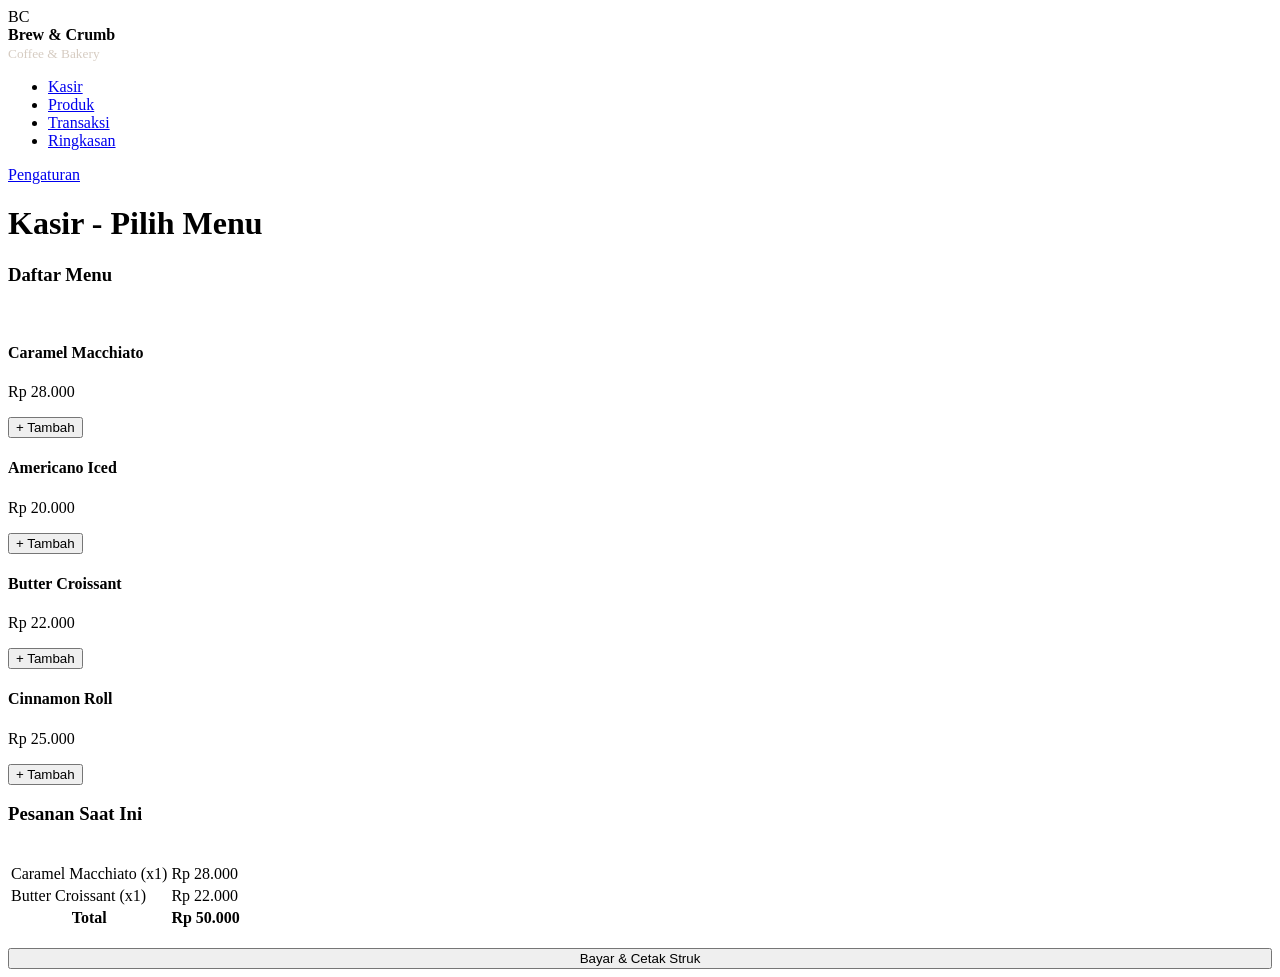
==== index.html @ 1f4d91db "feat: tambah layout css, js, halaman kasir, dan pengaturan" ====
<!DOCTYPE html>
<html lang="id">
<head>
  <meta charset="UTF-8">
  <title>Kasir - Brew & Crumb</title>
  <link rel="stylesheet" href="css/style.css">
</head>
<body>
  <aside class="sidebar">
    <div>
      <div class="brand">
        <div class="logo-box">BC</div>
        <div><strong>Brew & Crumb</strong><br><small style="color:#d6ccc2;">Coffee & Bakery</small></div>
      </div>
      <ul class="nav-links">
        <li><a href="index.html" class="active">Kasir</a></li>
        <li><a href="produk.html">Produk</a></li>
        <li><a href="transaksi.html">Transaksi</a></li>
        <li><a href="ringkasan.html">Ringkasan</a></li>
      </ul>
    </div>
    <div class="sidebar-bottom"><a href="pengaturan.html">Pengaturan</a></div>
  </aside>

  <main class="main-content">
    <h1>Kasir - Pilih Menu</h1>
    <div class="grid-2">
      <div class="card">
        <h3>Daftar Menu</h3><br>
        <div class="menu-grid">
          <div class="menu-item"><h4>Caramel Macchiato</h4><p class="price">Rp 28.000</p><button class="btn" onclick="tambahMenu('Caramel Macchiato')">+ Tambah</button></div>
          <div class="menu-item"><h4>Americano Iced</h4><p class="price">Rp 20.000</p><button class="btn" onclick="tambahMenu('Americano Iced')">+ Tambah</button></div>
          <div class="menu-item"><h4>Butter Croissant</h4><p class="price">Rp 22.000</p><button class="btn" onclick="tambahMenu('Butter Croissant')">+ Tambah</button></div>
          <div class="menu-item"><h4>Cinnamon Roll</h4><p class="price">Rp 25.000</p><button class="btn" onclick="tambahMenu('Cinnamon Roll')">+ Tambah</button></div>
        </div>
      </div>

      <div class="card">
        <h3>Pesanan Saat Ini</h3><br>
        <table>
          <tr><td>Caramel Macchiato (x1)</td><td>Rp 28.000</td></tr>
          <tr><td>Butter Croissant (x1)</td><td>Rp 22.000</td></tr>
          <tr><th>Total</th><th>Rp 50.000</th></tr>
        </table><br>
        <button class="btn" style="width:100%" onclick="cetakStruk()">Bayar & Cetak Struk</button>
      </div>
    </div>
  </main>
  <script src="js/app.js"></script>
</body>
</html>
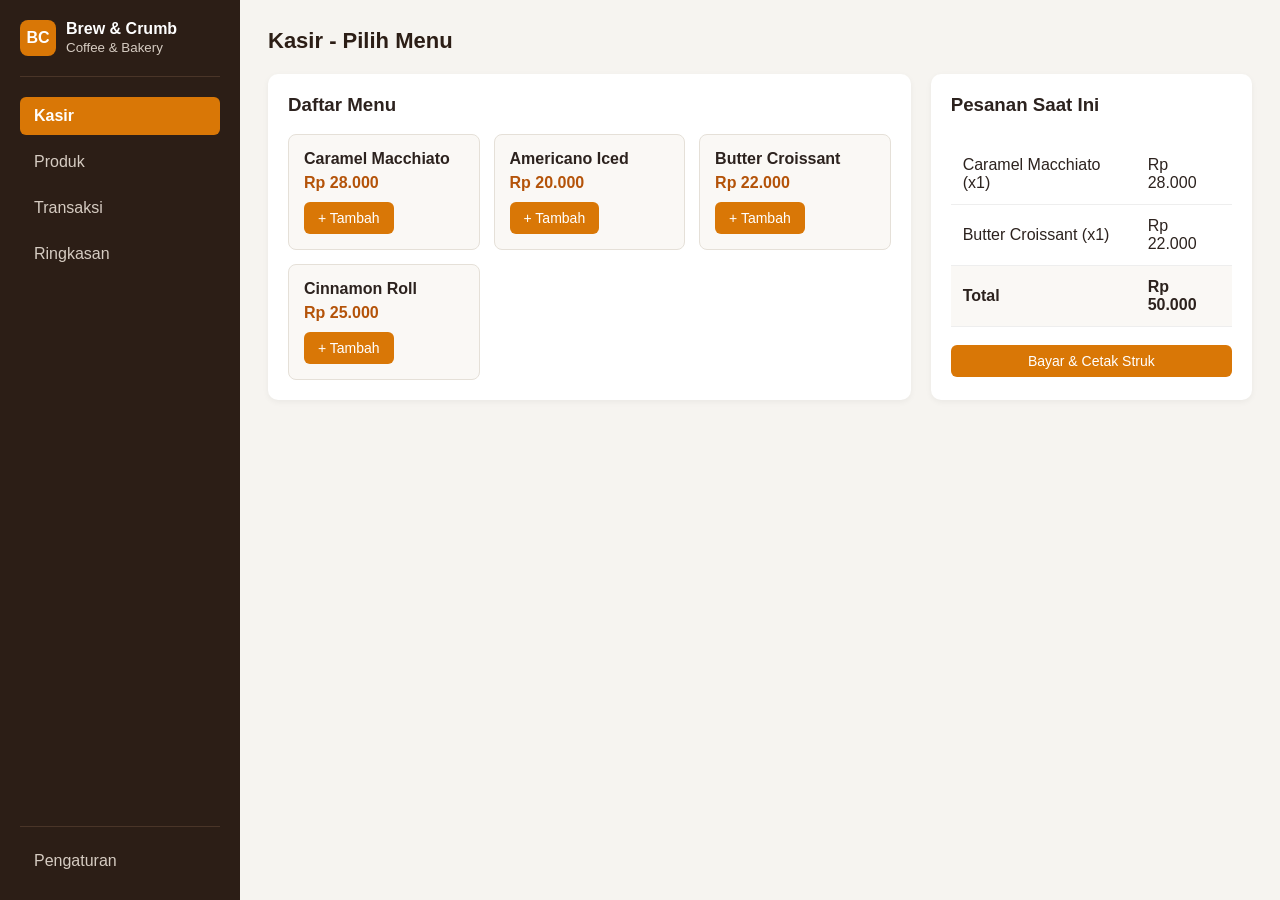
==== commit 950f112c: "update" ====
--- a/index.html
+++ b/index.html
@@ -3,7 +3,7 @@
 <head>
   <meta charset="UTF-8">
   <title>Kasir - Brew & Crumb</title>
-  <link rel="stylesheet" href="css/style.css">
+  <link rel="stylesheet" href="style.css">
 </head>
 <body>
   <aside class="sidebar">
@@ -46,6 +46,6 @@
       </div>
     </div>
   </main>
-  <script src="js/app.js"></script>
+  <script src="app.js"></script>
 </body>
 </html>
--- a/style.css
+++ b/style.css
@@ -0,0 +1,44 @@
+* { box-sizing: border-box; margin: 0; padding: 0; font-family: 'Segoe UI', sans-serif; }
+body { display: flex; min-height: 100vh; background-color: #f6f4f0; color: #2c221e; }
+
+.sidebar {
+  width: 240px; background-color: #2c1e16; color: #fff;
+  display: flex; flex-direction: column; justify-content: space-between; padding: 20px;
+}
+.brand { display: flex; align-items: center; gap: 10px; padding-bottom: 20px; border-bottom: 1px solid #4a3528; }
+.logo-box {
+  width: 36px; height: 36px; background: #d97706; border-radius: 8px;
+  display: flex; align-items: center; justify-content: center; font-weight: bold;
+}
+.nav-links { list-style: none; margin-top: 20px; display: flex; flex-direction: column; gap: 8px; }
+.nav-links a { display: block; padding: 10px 14px; color: #d6ccc2; text-decoration: none; border-radius: 6px; }
+.nav-links a:hover, .nav-links a.active { background-color: #d97706; color: #fff; font-weight: 600; }
+.sidebar-bottom { border-top: 1px solid #4a3528; padding-top: 15px; }
+.sidebar-bottom a { display: block; padding: 10px 14px; color: #d6ccc2; text-decoration: none; border-radius: 6px; }
+.sidebar-bottom a:hover, .sidebar-bottom a.active { background-color: #4a3528; color: #fff; }
+
+.main-content { flex: 1; padding: 28px; }
+h1 { font-size: 22px; margin-bottom: 20px; color: #2c1e16; }
+.card { background: #fff; padding: 20px; border-radius: 10px; box-shadow: 0 2px 6px rgba(0,0,0,0.05); margin-bottom: 20px; }
+
+.grid-2 { display: grid; grid-template-columns: 2fr 1fr; gap: 20px; }
+.menu-grid { display: grid; grid-template-columns: repeat(3, 1fr); gap: 14px; }
+.menu-item { border: 1px solid #e5e0d8; padding: 15px; border-radius: 8px; background: #faf8f5; }
+.menu-item h4 { margin-bottom: 6px; }
+.price { color: #b45309; font-weight: bold; margin-bottom: 10px; }
+
+table { width: 100%; border-collapse: collapse; margin-top: 10px; }
+th, td { text-align: left; padding: 12px; border-bottom: 1px solid #eee; }
+th { background-color: #faf8f5; }
+.btn {
+  padding: 8px 14px; background: #d97706; color: #fff; border: none;
+  border-radius: 6px; cursor: pointer; font-size: 14px; text-decoration: none; display: inline-block;
+}
+.btn-secondary { background: #6b7280; }
+.form-group { margin-bottom: 14px; }
+.form-group label { display: block; margin-bottom: 5px; font-weight: 600; font-size: 14px; }
+.form-group input, .form-group select { width: 100%; padding: 9px; border: 1px solid #ccc; border-radius: 6px; }
+
+.chart-box { display: flex; align-items: flex-end; gap: 24px; height: 180px; padding-top: 20px; border-bottom: 2px solid #ddd; }
+.bar-wrap { flex: 1; text-align: center; }
+.bar { background: #d97706; border-radius: 6px 6px 0 0; margin: 0 auto 8px; width: 50%; }
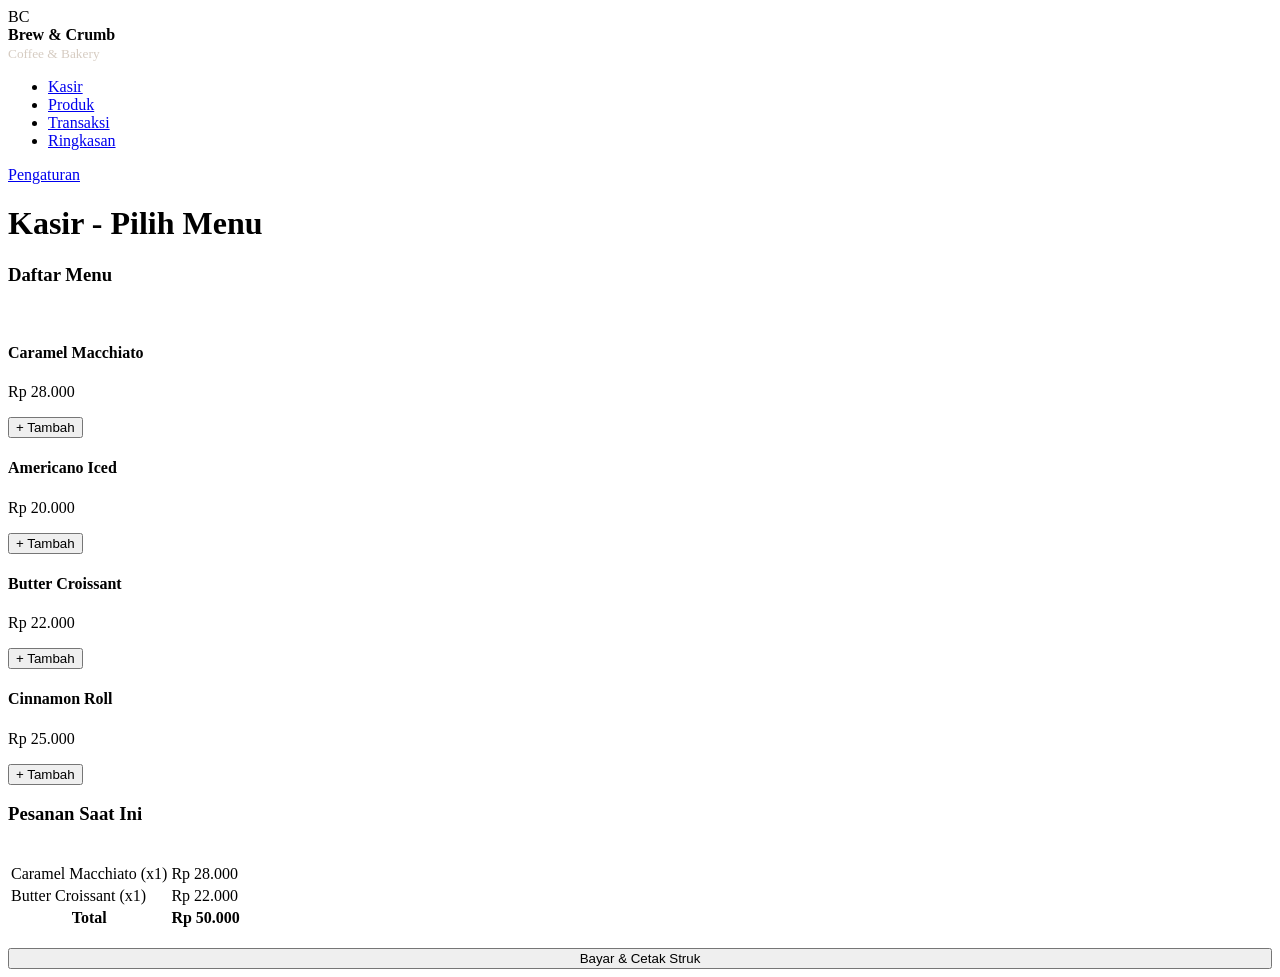
==== commit ede3e987: "Merge branch 'main' of https://github.com/fauzanteza/brew-and-crumb-pos into fitur-fauzan" ====
--- a/index.html
+++ b/index.html
@@ -3,7 +3,7 @@
 <head>
   <meta charset="UTF-8">
   <title>Kasir - Brew & Crumb</title>
-  <link rel="stylesheet" href="style.css">
+  <link rel="stylesheet" href="css/style.css">
 </head>
 <body>
   <aside class="sidebar">
@@ -46,6 +46,6 @@
       </div>
     </div>
   </main>
-  <script src="app.js"></script>
+  <script src="js/app.js"></script>
 </body>
 </html>
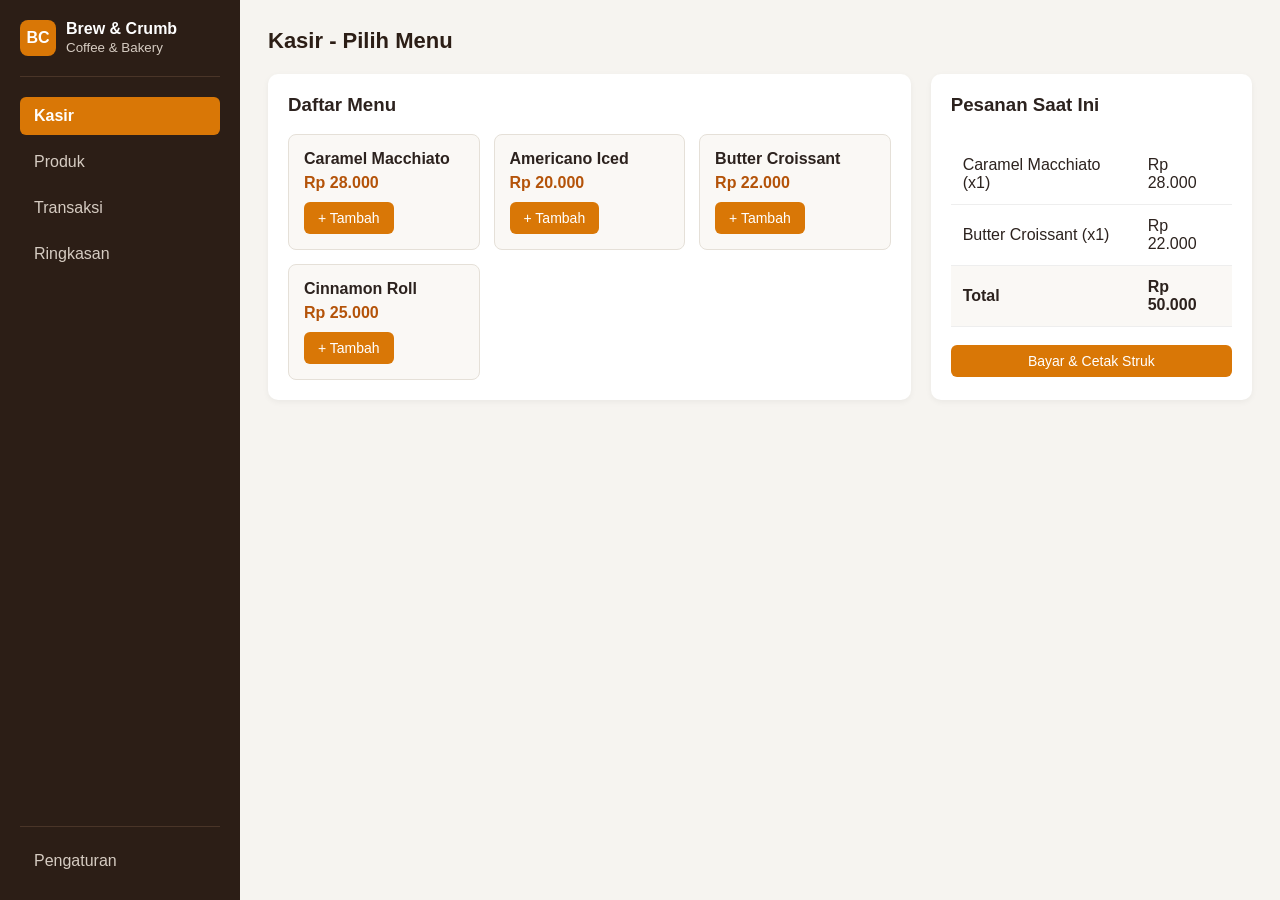
==== commit 483a1d4f: "update" ====
--- a/index.html
+++ b/index.html
@@ -3,7 +3,7 @@
 <head>
   <meta charset="UTF-8">
   <title>Kasir - Brew & Crumb</title>
-  <link rel="stylesheet" href="css/style.css">
+  <link rel="stylesheet" href="style.css">
 </head>
 <body>
   <aside class="sidebar">
@@ -46,6 +46,6 @@
       </div>
     </div>
   </main>
-  <script src="js/app.js"></script>
+  <script src="app.js"></script>
 </body>
 </html>
--- a/style.css
+++ b/style.css
@@ -0,0 +1,44 @@
+* { box-sizing: border-box; margin: 0; padding: 0; font-family: 'Segoe UI', sans-serif; }
+body { display: flex; min-height: 100vh; background-color: #f6f4f0; color: #2c221e; }
+
+.sidebar {
+  width: 240px; background-color: #2c1e16; color: #fff;
+  display: flex; flex-direction: column; justify-content: space-between; padding: 20px;
+}
+.brand { display: flex; align-items: center; gap: 10px; padding-bottom: 20px; border-bottom: 1px solid #4a3528; }
+.logo-box {
+  width: 36px; height: 36px; background: #d97706; border-radius: 8px;
+  display: flex; align-items: center; justify-content: center; font-weight: bold;
+}
+.nav-links { list-style: none; margin-top: 20px; display: flex; flex-direction: column; gap: 8px; }
+.nav-links a { display: block; padding: 10px 14px; color: #d6ccc2; text-decoration: none; border-radius: 6px; }
+.nav-links a:hover, .nav-links a.active { background-color: #d97706; color: #fff; font-weight: 600; }
+.sidebar-bottom { border-top: 1px solid #4a3528; padding-top: 15px; }
+.sidebar-bottom a { display: block; padding: 10px 14px; color: #d6ccc2; text-decoration: none; border-radius: 6px; }
+.sidebar-bottom a:hover, .sidebar-bottom a.active { background-color: #4a3528; color: #fff; }
+
+.main-content { flex: 1; padding: 28px; }
+h1 { font-size: 22px; margin-bottom: 20px; color: #2c1e16; }
+.card { background: #fff; padding: 20px; border-radius: 10px; box-shadow: 0 2px 6px rgba(0,0,0,0.05); margin-bottom: 20px; }
+
+.grid-2 { display: grid; grid-template-columns: 2fr 1fr; gap: 20px; }
+.menu-grid { display: grid; grid-template-columns: repeat(3, 1fr); gap: 14px; }
+.menu-item { border: 1px solid #e5e0d8; padding: 15px; border-radius: 8px; background: #faf8f5; }
+.menu-item h4 { margin-bottom: 6px; }
+.price { color: #b45309; font-weight: bold; margin-bottom: 10px; }
+
+table { width: 100%; border-collapse: collapse; margin-top: 10px; }
+th, td { text-align: left; padding: 12px; border-bottom: 1px solid #eee; }
+th { background-color: #faf8f5; }
+.btn {
+  padding: 8px 14px; background: #d97706; color: #fff; border: none;
+  border-radius: 6px; cursor: pointer; font-size: 14px; text-decoration: none; display: inline-block;
+}
+.btn-secondary { background: #6b7280; }
+.form-group { margin-bottom: 14px; }
+.form-group label { display: block; margin-bottom: 5px; font-weight: 600; font-size: 14px; }
+.form-group input, .form-group select { width: 100%; padding: 9px; border: 1px solid #ccc; border-radius: 6px; }
+
+.chart-box { display: flex; align-items: flex-end; gap: 24px; height: 180px; padding-top: 20px; border-bottom: 2px solid #ddd; }
+.bar-wrap { flex: 1; text-align: center; }
+.bar { background: #d97706; border-radius: 6px 6px 0 0; margin: 0 auto 8px; width: 50%; }
